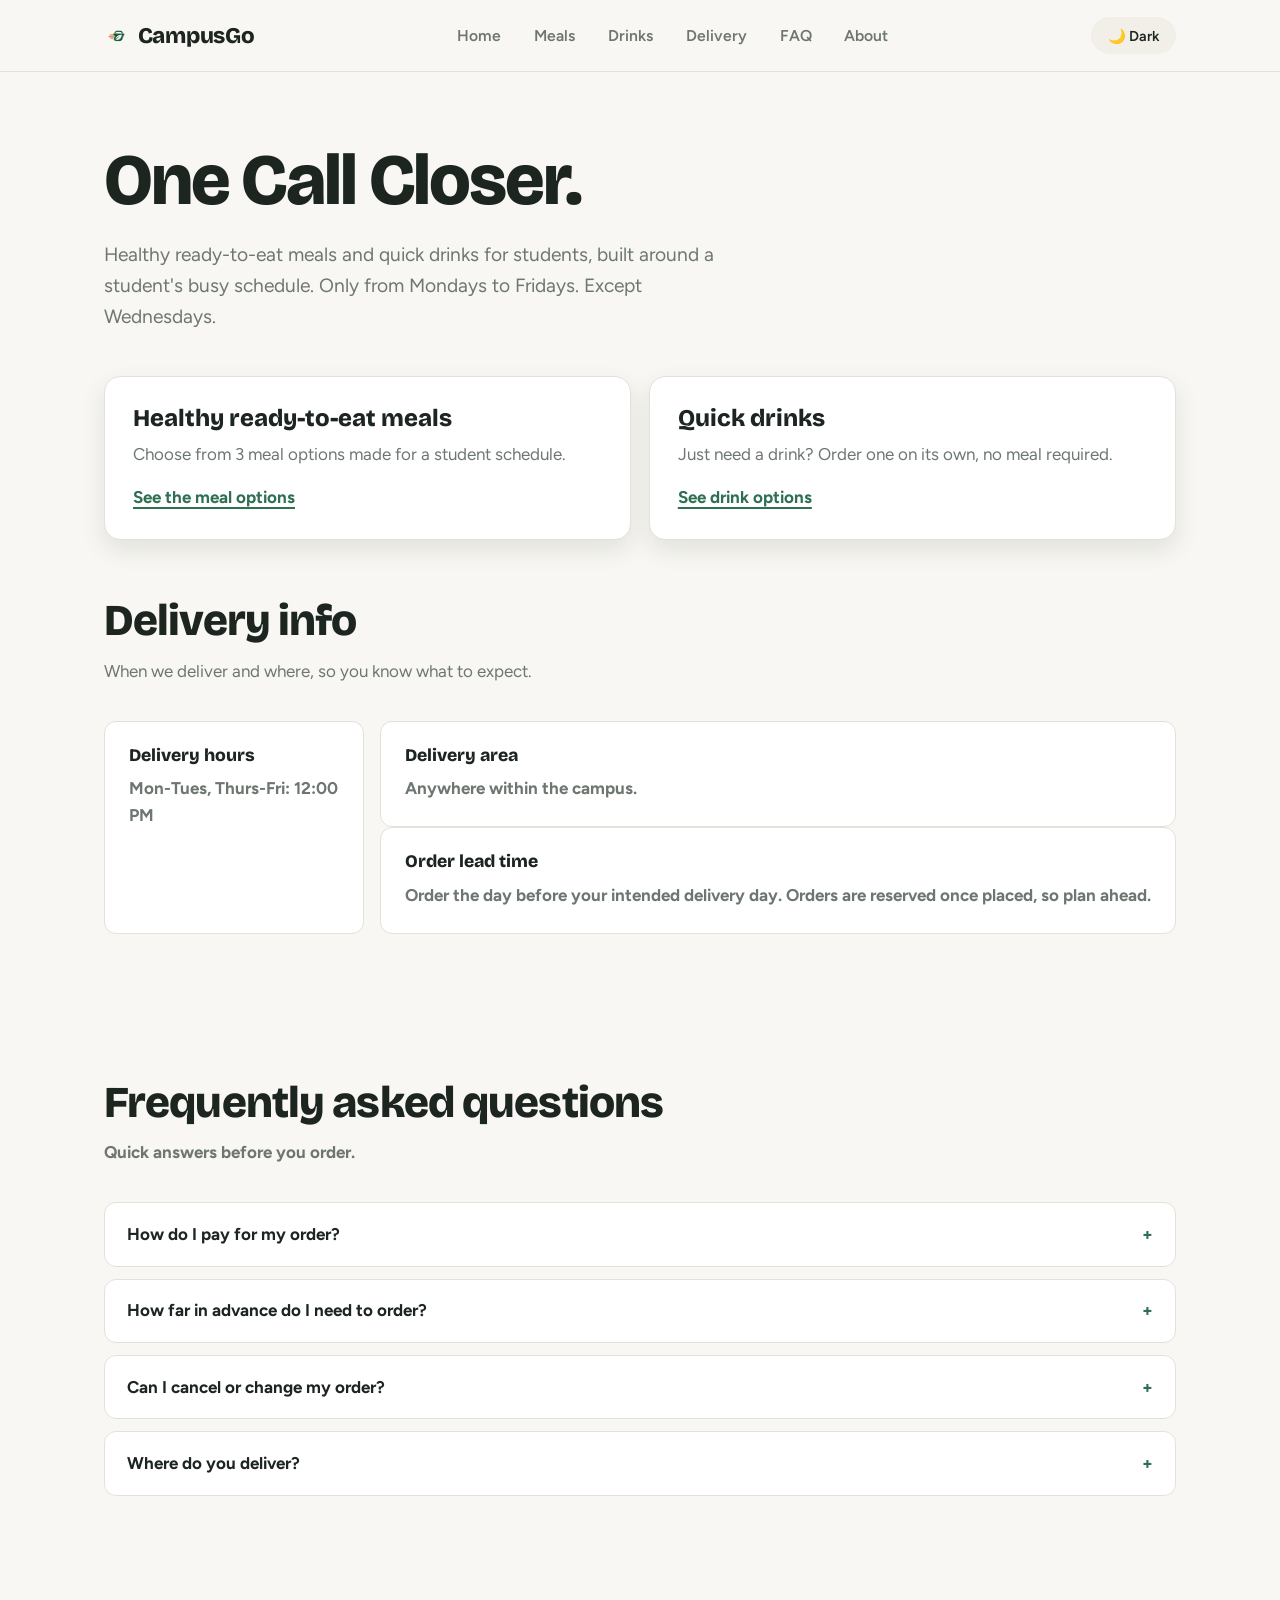
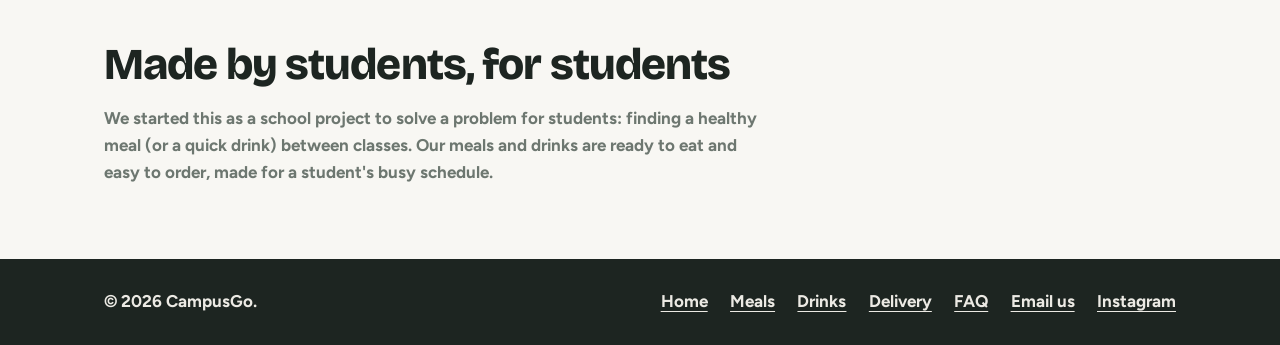
==== index.html @ 8cab72c5 "Update index.html" ====
<!DOCTYPE html>
<html lang="en">
<head>
  <meta charset="UTF-8">
  <meta name="viewport" content="width=device-width, initial-scale=1">
  <title>CampusGo | Home</title>
  <meta name="description" content="CampusGo serves ready-to-eat meals and quick drinks for students.">
  <link rel="icon" type="image/png" sizes="32x32" href="./favicon-32.png">
  <link rel="icon" type="image/png" sizes="192x192" href="./favicon-192.png">
  <link rel="apple-touch-icon" href="./favicon-512.png">

  <link rel="preconnect" href="https://fonts.googleapis.com">
  <link rel="preconnect" href="https://fonts.gstatic.com" crossorigin>
  <link href="https://fonts.googleapis.com/css2?family=Bricolage+Grotesque:opsz,wght@12..96,600;12..96,800&family=Figtree:wght@400;500;700&display=swap" rel="stylesheet">

  <link rel="stylesheet" href="./style.css">

  <script>
    // Apply any saved theme choice immediately, before the page paints,
    // so there's no flash of the wrong theme.
    (function () {
      try {
        var saved = localStorage.getItem('campusgo-theme');
        if (saved === 'dark' || saved === 'light') {
          document.documentElement.setAttribute('data-theme', saved);
        }
      } catch (e) {}
    })();
  </script>
</head> 
<body>
  <a class="skip-link" href="#main">Skip to content</a>
  <header class="site-header">
    <div class="container header-inner">
      <a class="brand" href="index.html#top">
        <img src="./logo-header.png" alt="CampusGo logo" class="brand-logo">
        CampusGo
      </a>
      <nav aria-label="Main">
        <ul class="nav-list">
          <li><a href="index.html">Home</a></li>
          <li><a href="meals.html">Meals</a></li>
          <li><a href="drinks.html">Drinks</a></li>
          <li><a href="index.html#delivery">Delivery</a></li>
          <li><a href="index.html#faq">FAQ</a></li>
          <li><a href="index.html#about">About</a></li>
        </ul>
      </nav>
      <button type="button" class="theme-toggle" id="themeToggle" aria-label="Toggle dark mode">🌙 Dark</button>
    </div>
  </header>
  <main id="main">
<section class="hero" id="top">
      <div class="container">
        <h1>One Call Closer.</h1>
        <p class="lead">Healthy ready-to-eat meals and quick drinks for students, built around a student's busy schedule. Only from Mondays to Fridays. Except Wednesdays.</p>

        <div class="tiles">
          <a class="tile tile--meals" href="meals.html">
            <span class="tile-title">Healthy ready-to-eat meals</span>
            <span class="tile-text">Choose from 3 meal options made for a student schedule.</span>
            <span class="tile-link">See the meal options</span>
          </a>
          <a class="tile tile--drinks" href="drinks.html">
            <span class="tile-title">Quick drinks</span>
            <span class="tile-text">Just need a drink? Order one on its own, no meal required.</span>
            <span class="tile-link">See drink options</span>
          </a>
        </div>
      </div>
    </section>

<section class="section section--tight" id="delivery" aria-labelledby="delivery-title">
      <div class="container">
        <div class="section-head">
          <h2 id="delivery-title">Delivery info</h2>
          <p>When we deliver and where, so you know what to expect.</p>
        </div>

        <div class="info-grid">
          <div class="info-card">
            <h3>Delivery hours</h3>            <p><strong>Mon-Tues, Thurs-Fri:
<strong>12:00 PM</p>
          </div>
          <div class="info-card">
            <h3>Delivery area</h3>
            <p>Anywhere within the campus.</p>
          </div>
          <div class="info-card">
            <h3>Order lead time</h3>
            <p>Order the day before your intended delivery day. Orders are reserved once placed, so plan ahead.</p>
          </div>
        </div>
      </div>
    </section>

<section class="section" id="faq" aria-labelledby="faq-title">
      <div class="container">
        <div class="section-head">
          <h2 id="faq-title">Frequently asked questions</h2>
          <p>Quick answers before you order.</p>
        </div>

        <div class="faq-list">
          <details class="faq-item">
            <summary>How do I pay for my order?</summary>
            <p>GCash or PayMaya on delivery, or cash on delivery.</p>
          </details>
          <details class="faq-item">
            <summary>How far in advance do I need to order?</summary>
            <p>Order the day before your intended delivery day.</p>
          </details>
          <details class="faq-item">
            <summary>Can I cancel or change my order?</summary>
            <p>Unfortunately, no — orders are reserved once placed and can't be cancelled.</p>
          </details>
          <details class="faq-item">
            <summary>Where do you deliver?</summary>
            <p>Anywhere within the campus.</p>
          </details>
        </div>
      </div>
    </section>

<section class="section" id="about" aria-labelledby="about-title">
      <div class="container">
        <div class="about">
          <h2 id="about-title">Made by students, for students</h2>
          <!-- EDIT: replace with your own team story -->
          <p>We started this as a school project to solve a problem for students: finding a healthy meal (or a quick drink) between classes. Our meals and drinks are ready to eat and easy to order, made for a student's busy schedule.</p>
        </div>
      </div>
    </section>
  </main>
  <footer class="site-footer">
    <div class="container footer-inner">
      <p>&copy; 2026 CampusGo.</p>
      <ul class="footer-links">
        <li><a href="index.html">Home</a></li>
        <li><a href="meals.html">Meals</a></li>
        <li><a href="drinks.html">Drinks</a></li>
        <li><a href="index.html#delivery">Delivery</a></li>
        <li><a href="index.html#faq">FAQ</a></li>
        <li><a href="mailto:halaman6767@example.com">Email us</a></li>
        <li><a href="https://instagram.com/campusgo.uc" target="_blank" rel="noopener">Instagram</a></li>
      </ul>
    </div>
  </footer>
  <script>
    (function () {
      var root = document.documentElement;
      var btn = document.getElementById('themeToggle');
      var STORAGE_KEY = 'campusgo-theme';

      function systemPrefersDark() {
        return window.matchMedia('(prefers-color-scheme: dark)').matches;
      }

      function currentTheme() {
        var saved = root.getAttribute('data-theme');
        if (saved === 'dark' || saved === 'light') return saved;
        return systemPrefersDark() ? 'dark' : 'light';
      }

      function updateButtonLabel() {
        var isDark = currentTheme() === 'dark';
        btn.textContent = isDark ? '☀️ Light' : '🌙 Dark';
        btn.setAttribute('aria-pressed', String(isDark));
      }

      function setTheme(theme) {
        root.setAttribute('data-theme', theme);
        try { localStorage.setItem(STORAGE_KEY, theme); } catch (e) {}
        updateButtonLabel();
      }

      btn.addEventListener('click', function () {
        setTheme(currentTheme() === 'dark' ? 'light' : 'dark');
      });

      updateButtonLabel();
    })();
  </script>

  
<!-- CAMPUSGO TEMPORARY CLOSURE SCREEN -->
<div id="closure-screen" class="closure-screen" style="display: none;">
    <div class="closure-card">
        <div class="closure-icon">🥡</div>

        <h1>CampusGo Is Taking a Break!</h1>

        <p class="closure-message">
            We're sorry, but we're not accepting orders right now.
            We may be temporarily out of stock or preparing for our next
            ordering schedule.
        </p>

        <div class="closure-date">
            <span>📅</span>
            <div>
                <strong>PLEASE CHECK BACK ON</strong>
                <p id="reopen-date">October 24, 2026 </p>
            </div>
        </div>

        <p class="closure-thanks">
            Thank you for your patience and support! 💚
        </p>
    </div>
</div>

<style>
    .closure-screen {
        position: fixed;
        inset: 0;
        z-index: 99999;
        display: flex;
        justify-content: center;
        align-items: center;
        overflow-y: auto;
        padding: 20px;
        box-sizing: border-box;
        background: #f1f8e9;
        font-family: Arial, sans-serif;
    }

    .closure-card {
        width: 100%;
        max-width: 520px;
        padding: 35px 25px;
        box-sizing: border-box;
        text-align: center;
        background: white;
        border-radius: 22px;
        border-top: 8px solid #2e7d32;
        box-shadow: 0 10px 35px rgba(0, 0, 0, 0.12);
    }

    .closure-icon {
        font-size: 65px;
        margin-bottom: 15px;
    }

    .closure-card h1 {
        margin: 0 0 18px;
        color: #1b5e20;
        font-size: clamp(25px, 5vw, 34px);
    }

    .closure-message {
        color: #555;
        font-size: 16px;
        line-height: 1.8;
    }

    .closure-date {
        display: flex;
        align-items: center;
        justify-content: center;
        gap: 14px;
        margin: 25px 0;
        padding: 18px 12px;
        background: #e8f5e9;
        border-radius: 12px;
        color: #1b5e20;
    }

    .closure-date > span {
        font-size: 30px;
    }

    .closure-date strong {
        font-size: 12px;
        letter-spacing: 1px;
    }

    .closure-date p {
        margin: 8px 0 0;
        font-size: 20px;
        font-weight: bold;
    }

    .closure-thanks {
        margin-bottom: 0;
        color: #388e3c;
        font-size: 14px;
        line-height: 1.6;
    }

    @media (max-width: 480px) {
        .closure-card {
            padding: 28px 18px;
        }
    }
</style>

<script>
    // CHANGE THIS TO true WHEN CAMPUSGO IS CLOSED
    const CAMPUSGO_CLOSED = false;

    // Update this date whenever your reopening schedule changes
    const CAMPUSGO_REOPEN_DATE = "October 24, 2026 for Monday Orders!";

    document.getElementById("reopen-date").textContent =
        CAMPUSGO_REOPEN_DATE;

    if (CAMPUSGO_CLOSED) {
        document.getElementById("closure-screen").style.display = "flex";

        // Hide the website behind the closure screen
        document.body.style.overflow = "hidden";
    }
</script>

  
</body>
</html>
---- style.css ----
/* =========================================================
   Student meals + drinks site
   Layout: flexbox only.
   Palette: warm neutral base, green used sparingly as an accent.
   Color tokens (light + dark) live in the blocks below.
   ========================================================= */

/* ---------- Color tokens: light (default) ---------- */

:root {
  color-scheme: light;

  --bg: #f8f7f3;               /* warm paper background */
  --text: #1d2521;             /* near-black ink */
  --text-muted: #6d7770;
  --line: #e3e1da;             /* hairline borders */
  --surface: #ffffff;
  --surface-alt: #f1efe8;      /* section tint, neutral (no green) */

  --green: #2f6f52;            /* the one accent color */
  --green-deep: #234f3c;
  --green-soft: #e8f0ea;       /* light green tint, used sparingly */

  --clay: #c07a4e;             /* second accent, used once on a card */
  --slate: #5c7290;            /* third accent, used once on a card */

  --focus: #2f6f52;
  --shadow-color: rgba(29, 37, 33, 0.10);

  --tray-bg: #1d2521;
  --inverse-bg: #1d2521;
  --inverse-text: #f8f7f3;
  --footer-bg: #1d2521;
  --footer-text: #eceae4;

  /* Form boxes stay light in both modes so embedded Jotforms look right */
  --form-bg: #ffffff;
  --form-text: #1d2521;
  --form-border: #dedcd4;

  --radius: 16px;
  --radius-sm: 12px;

  --font-display: "Bricolage Grotesque", "Trebuchet MS", system-ui, sans-serif;
  --font-body: "Figtree", system-ui, -apple-system, "Segoe UI", Roboto, sans-serif;
}

/* ---------- Color tokens: dark ----------
   Applies when the visitor's device is set to dark mode,
   unless they picked light with the toggle button. */

@media (prefers-color-scheme: dark) {
  :root:not([data-theme="light"]) {
    color-scheme: dark;

    --bg: #14201b;
    --text: #eaeee9;
    --text-muted: #9fada4;
    --line: #2b352f;
    --surface: #1a2620;
    --surface-alt: #1c2822;

    --green: #6fc89a;
    --green-deep: #4ba277;
    --green-soft: #1e3b2c;

    --clay: #d99568;
    --slate: #85a0c2;

    --focus: #6fc89a;
    --shadow-color: rgba(0, 0, 0, 0.4);

    --tray-bg: #0d1512;
    --inverse-bg: #eaeee9;
    --inverse-text: #14201b;
    --footer-bg: #0d1512;
    --footer-text: #dfe6e1;

    --form-bg: #f5f6f3;
    --form-text: #1d2521;
    --form-border: #3a463f;
  }
}

/* Dark mode picked with the toggle button */
:root[data-theme="dark"] {
  color-scheme: dark;

  --bg: #14201b;
  --text: #eaeee9;
  --text-muted: #9fada4;
  --line: #2b352f;
  --surface: #1a2620;
  --surface-alt: #1c2822;

  --green: #6fc89a;
  --green-deep: #4ba277;
  --green-soft: #1e3b2c;

  --clay: #d99568;
  --slate: #85a0c2;

  --focus: #6fc89a;
  --shadow-color: rgba(0, 0, 0, 0.4);

  --tray-bg: #0d1512;
  --inverse-bg: #eaeee9;
  --inverse-text: #14201b;
  --footer-bg: #0d1512;
  --footer-text: #dfe6e1;

  --form-bg: #f5f6f3;
  --form-text: #1d2521;
  --form-border: #3a463f;
}

/* ---------- Base ---------- */

#notavail{
   font-color: red;
}

*,
*::before,
*::after {
  box-sizing: border-box;
}

html {
  scroll-behavior: smooth;
  scroll-padding-top: 5.5rem;
}

body {
  margin: 0;
  font-family: var(--font-body);
  font-size: 1.0625rem;
  line-height: 1.6;
  color: var(--text);
  background: var(--bg);
  transition: background-color 0.2s, color 0.2s;
}

h1,
h2,
h3,
h4 {
  font-family: var(--font-display);
  line-height: 1.12;
  margin: 0;
  color: var(--text);
}

p {
  margin: 0;
}

ul,
ol {
  margin: 0;
  padding: 0;
  list-style: none;
}

a {
  color: inherit;
}

img {
  max-width: 100%;
  display: block;
}

:focus-visible {
  outline: 3px solid var(--focus);
  outline-offset: 3px;
}

@media (prefers-reduced-motion: reduce) {
  html {
    scroll-behavior: auto;
  }
  * {
    transition: none !important;
  }
}

.container {
  width: 100%;
  max-width: 1120px;
  margin-inline: auto;
  padding-inline: 1.5rem;
}

/* Any section people jump to via a menu link gets breathing room
   above it, so the sticky header never covers the heading -
   generous on purpose since the header can wrap to two lines. */
section[id] {
  scroll-margin-top: 6.5rem;
}

.skip-link {
  position: absolute;
  left: 1rem;
  top: -4rem;
  z-index: 100;
  padding: 0.6rem 1rem;
  background: var(--inverse-bg);
  color: var(--inverse-text);
  border-radius: 8px;
}

.skip-link:focus {
  top: 1rem;
}

/* ---------- Header ---------- */

.site-header {
  position: sticky;
  top: 0;
  z-index: 10;
  background: var(--bg);
  border-bottom: 1.5px solid var(--line);
}

.header-inner {
  display: flex;
  flex-wrap: wrap;
  align-items: center;
  justify-content: space-between;
  gap: 0.6rem 1.5rem;
  padding-block: 1rem;
}

.brand {
  display: inline-flex;
  align-items: center;
  gap: 0.5rem;
  font-family: var(--font-display);
  font-weight: 800;
  font-size: 1.4rem;
  letter-spacing: -0.01em;
  color: var(--text);
  text-decoration: none;
}

.brand-logo {
  width: 1.6rem;
  height: 1.6rem;
  display: block;
}

.nav-list {
  display: flex;
  flex-wrap: wrap;
  align-items: center;
  gap: 0.35rem 0.35rem;
}

.nav-list a {
  display: inline-block;
  padding: 0.45rem 0.85rem;
  font-weight: 600;
  font-size: 0.98rem;
  text-decoration: none;
  color: var(--text-muted);
  border-radius: 999px;
  transition: background-color 0.15s, color 0.15s;
}

.nav-list a:hover {
  background: var(--green-soft);
  color: var(--green);
}

.theme-toggle {
  padding: 0.45rem 1rem;
  font: 600 0.9rem/1.4 var(--font-body);
  color: var(--text);
  background: var(--surface-alt);
  border: 1.5px solid transparent;
  border-radius: 999px;
  cursor: pointer;
  transition: border-color 0.15s, transform 0.12s;
  white-space: nowrap;
}

.theme-toggle:hover {
  border-color: var(--green);
  color: var(--green);
}

.theme-toggle:active {
  transform: scale(0.97);
}

/* ---------- Buttons ---------- */

.btn {
  display: inline-flex;
  align-items: center;
  justify-content: center;
  gap: 0.4rem;
  padding: 0.75rem 1.4rem;
  font: 700 1rem/1.2 var(--font-body);
  text-decoration: none;
  color: var(--inverse-text);
  background: var(--green);
  border: none;
  border-radius: 999px;
  box-shadow: 0 8px 18px var(--shadow-color);
  cursor: pointer;
  transition: transform 0.15s ease, box-shadow 0.15s ease, background-color 0.15s ease;
}

.btn:hover {
  background: var(--green-deep);
  transform: translateY(-2px);
  box-shadow: 0 12px 24px var(--shadow-color);
}

.btn:active {
  transform: translateY(0);
  box-shadow: 0 4px 10px var(--shadow-color);
}

.btn--light {
  color: var(--text);
  background: var(--surface);
  border: 1.5px solid var(--line);
  box-shadow: none;
}

.btn--light:hover {
  color: var(--green);
  background: var(--surface);
  border-color: var(--green);
}

/* ---------- Hero ---------- */

.hero {
  padding-block: 4.5rem 3.5rem;
}

.hero h1 {
  max-width: 18ch;
  font-weight: 800;
  font-size: clamp(2.5rem, 6.5vw, 4.5rem);
  letter-spacing: -0.03em;
  line-height: 1.02;
}

.lead {
  max-width: 52ch;
  margin-top: 1.4rem;
  font-size: 1.2rem;
  color: var(--text-muted);
}

.tiles {
  display: flex;
  flex-wrap: wrap;
  gap: 1.1rem;
  margin-top: 2.75rem;
}

.tile {
  flex: 1 1 280px;
  display: flex;
  flex-direction: column;
  gap: 0.5rem;
  padding: 1.75rem;
  text-decoration: none;
  background: var(--surface);
  border: 1.5px solid var(--line);
  border-radius: var(--radius);
  box-shadow: 0 10px 24px var(--shadow-color);
  transition: transform 0.15s ease, box-shadow 0.15s ease, border-color 0.15s ease;
}

.tile:hover {
  transform: translateY(-4px);
  box-shadow: 0 16px 32px var(--shadow-color);
  border-color: var(--green);
}

.tile-title {
  font-family: var(--font-display);
  font-weight: 800;
  font-size: 1.5rem;
  line-height: 1.15;
}

.tile-text {
  color: var(--text-muted);
}

.tile-link {
  margin-top: 0.5rem;
  font-weight: 700;
  color: var(--green);
  text-decoration: underline;
  text-underline-offset: 4px;
  text-decoration-thickness: 2px;
}

/* ---------- Sections ---------- */

.section {
  padding-block: 4.5rem;
}

.section--tight {
  padding-top: 0;
}

.section-head {
  display: flex;
  flex-direction: column;
  gap: 0.75rem;
  max-width: 60ch;
  margin-bottom: 2.25rem;
}

.section-head h2,
.about h2 {
  font-weight: 800;
  font-size: clamp(1.85rem, 4.2vw, 2.75rem);
  letter-spacing: -0.02em;
}

.section-head p {
  color: var(--text-muted);
}

.subhead {
  margin-block: 3rem 1.1rem;
  font-weight: 800;
  font-size: 1.55rem;
}

/* ---------- Meal cards ----------
   White cards with a thin colored top edge. Only the first
   option uses the green accent - the other two use a warm clay
   and a soft slate so green doesn't take over the page. */

.tray {
  display: flex;
  flex-wrap: wrap;
  justify-content: center;
  gap: 1rem;
}

.slot {
  flex: 1 1 220px;
  max-width: 320px;
  min-width: 0;
  display: flex;
  flex-direction: column;
  gap: 1.5rem;
  min-height: 20rem;
  padding: 1.85rem;
  background: var(--surface);
  border: 1.5px solid var(--line);
  border-top: 4px solid var(--green);
  border-radius: var(--radius);
  box-shadow: 0 6px 18px var(--shadow-color);
}

.slot--mango {
  border-top-color: var(--clay);
}

.slot--tomato {
  border-top-color: var(--slate);
}

.slot h4 {
  font-weight: 800;
  font-size: 1.6rem;
}

/* Image placeholder box - swap for a real <img> when photos are ready */
.meal-image {
  aspect-ratio: 1 / 1;
  display: flex;
  align-items: center;
  justify-content: center;
  background: var(--surface-alt);
  border: 2px dashed var(--line);
  border-radius: var(--radius-sm);
  color: var(--text-muted);
  font-size: 0.85rem;
  font-weight: 600;
}

.meal-image img {
  width: 100%;
  height: 100%;
  object-fit: cover;
  border-radius: var(--radius-sm);
}

.optional-tag {
  font-weight: 500;
  font-size: 0.65em;
  color: var(--text-muted);
}

.subhead--first {
  margin-top: 0;
}

.details {
  display: flex;
  flex-direction: column;
  gap: 1.25rem;
  margin: 0;
}

.detail {
  display: flex;
  flex-direction: column;
  gap: 0.3rem;
}

.detail dt {
  font-weight: 700;
  font-size: 0.8rem;
  text-transform: uppercase;
  letter-spacing: 0.06em;
  color: var(--text-muted);
}

.fill {
  min-height: 2.4rem;
  margin: 0;
  padding-block: 0.25rem;
  font-weight: 600;
  border-bottom: 2px dashed var(--line);
}

.slot .btn {
  margin-top: auto;
  align-self: flex-start;
}

/* ---------- Forms (Jotform slots) ---------- */

.form-slot {
  color: var(--form-text);
  background: var(--form-bg);
  border: 1.5px solid var(--form-border);
  border-radius: var(--radius);
  padding: 0.75rem;
  box-shadow: 0 8px 20px var(--shadow-color);
  height: 680px;
  overflow-y: auto;
}

.form-slot iframe {
  display: block;
  width: 100%;
  min-height: 340px;
  border: 0;
}

.form-placeholder {
  display: flex;
  flex-direction: column;
  align-items: center;
  justify-content: center;
  gap: 0.35rem;
  min-height: 8rem;
  padding: 1.5rem;
  text-align: center;
  color: var(--form-text);
  border: 2px dashed var(--form-border);
  border-radius: var(--radius-sm);
}

.placeholder-title {
  font-family: var(--font-display);
  font-weight: 800;
  font-size: 1.3rem;
}

/* ---------- About ---------- */

.about {
  display: flex;
  flex-direction: column;
  gap: 1rem;
  max-width: 60ch;
}

.about p {
  color: var(--text-muted);
}

/* ---------- Delivery info ---------- */

.info-grid {
  display: flex;
  flex-wrap: wrap;
  gap: 1rem;
}

.info-card {
  flex: 1 1 220px;
  padding: 1.5rem;
  background: var(--surface);
  border: 1.5px solid var(--line);
  border-radius: var(--radius-sm);
}

.info-card h3 {
  font-weight: 800;
  font-size: 1.1rem;
  margin-bottom: 0.6rem;
}

.info-card p {
  color: var(--text-muted);
}

.info-card p + p {
  margin-top: 0.3rem;
}

/* ---------- FAQ ---------- */

.faq-list {
  display: flex;
  flex-direction: column;
  gap: 0.75rem;
}

.faq-item {
  padding: 1.1rem 1.4rem;
  background: var(--surface);
  border: 1.5px solid var(--line);
  border-radius: var(--radius-sm);
}

.faq-item summary {
  cursor: pointer;
  font-weight: 700;
  list-style: none;
}

.faq-item summary::-webkit-details-marker {
  display: none;
}

.faq-item summary::after {
  content: "+";
  float: right;
  font-weight: 800;
  color: var(--green);
}

.faq-item[open] summary::after {
  content: "–";
}

.faq-item p {
  margin-top: 0.75rem;
  color: var(--text-muted);
}

/* ---------- Footer ---------- */

.site-footer {
  color: var(--footer-text);
  background: var(--footer-bg);
}

.footer-inner {
  display: flex;
  flex-wrap: wrap;
  align-items: center;
  justify-content: space-between;
  gap: 1rem 2rem;
  padding-block: 1.85rem;
}

.footer-links {
  display: flex;
  flex-wrap: wrap;
  gap: 0.5rem 1.4rem;
}

.footer-links a {
  text-underline-offset: 4px;
  transition: color 0.15s;
}

.footer-links a:hover {
  color: var(--green);
}

.site-footer :focus-visible {
  outline-color: var(--green);
}

/* ---------- Small screens ---------- */

@media (max-width: 800px) {
  section[id] {
    scroll-margin-top: 9.5rem;
  }

  .hero {
    padding-block: 2.75rem 2.25rem;
  }

  .section {
    padding-block: 3rem;
  }

  /* Meal/drink option cards go full-width and a bit taller on mobile
     so they feel substantial rather than shrinking to fit their content. */
  .slot {
    flex: none;
    width: 100%;
    max-width: none;
    min-height: 22rem;
  }

  .nav-list {
    width: 100%;
    justify-content: flex-start;
  }
}
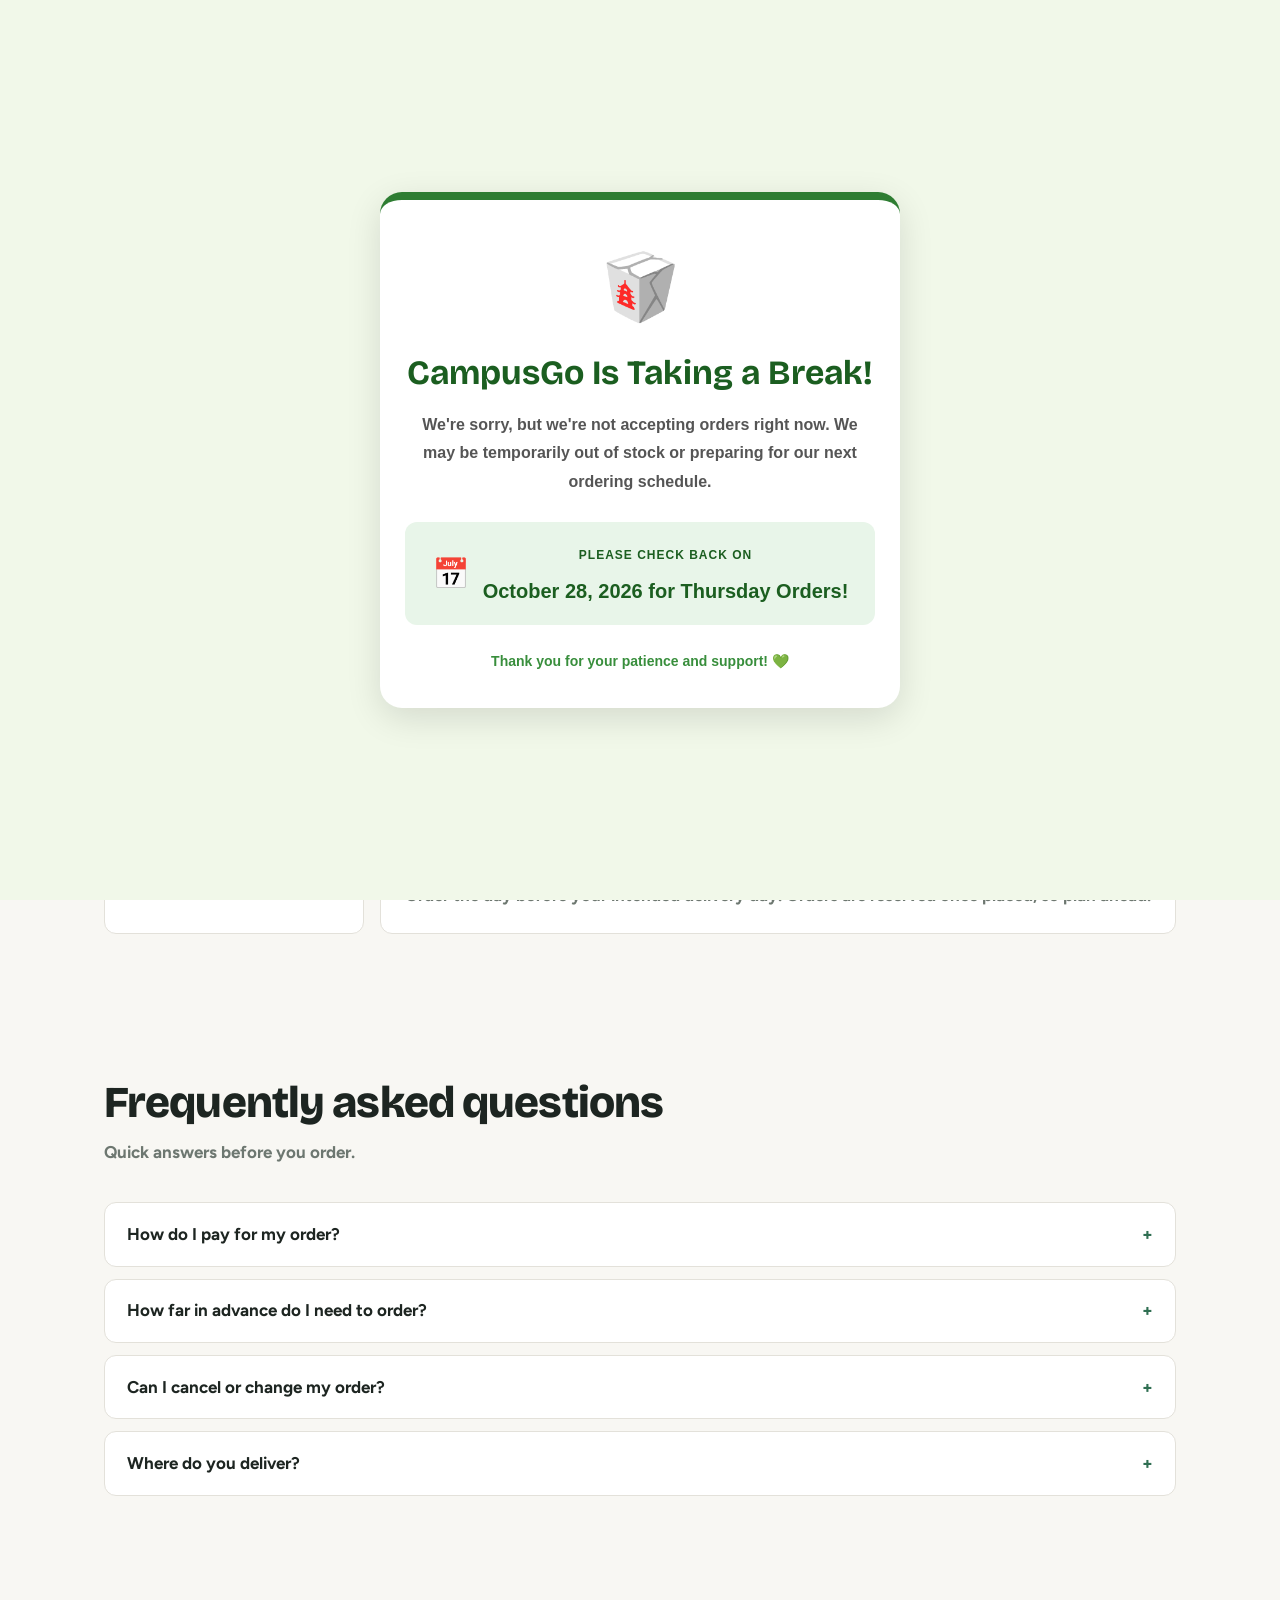
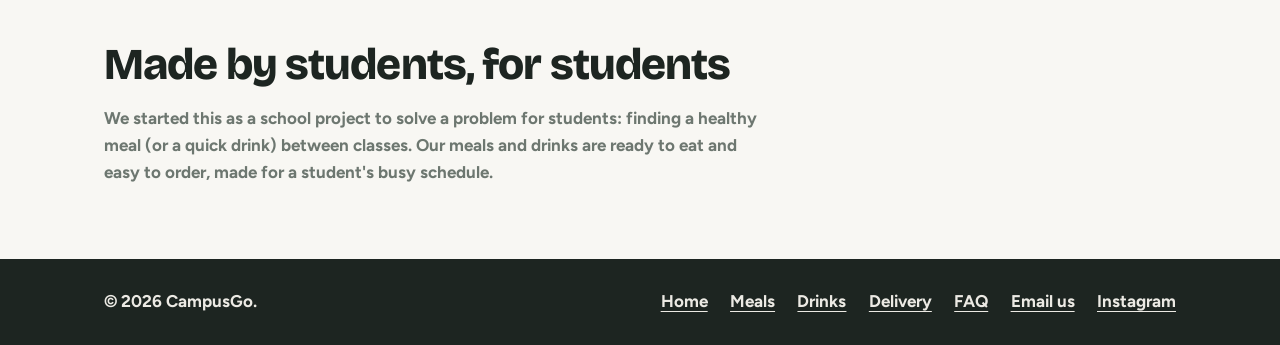
==== commit 5fb4d0b5: "Update index.html" ====
--- a/index.html
+++ b/index.html
@@ -200,7 +200,7 @@
             <span>📅</span>
             <div>
                 <strong>PLEASE CHECK BACK ON</strong>
-                <p id="reopen-date">October 24, 2026 </p>
+                <p id="reopen-date">October 28, 2026 </p>
             </div>
         </div>
 
@@ -297,10 +297,10 @@
 
 <script>
     // CHANGE THIS TO true WHEN CAMPUSGO IS CLOSED
-    const CAMPUSGO_CLOSED = false;
+    const CAMPUSGO_CLOSED = true;
 
     // Update this date whenever your reopening schedule changes
-    const CAMPUSGO_REOPEN_DATE = "October 24, 2026 for Monday Orders!";
+    const CAMPUSGO_REOPEN_DATE = "October 28, 2026 for Thursday Orders!";
 
     document.getElementById("reopen-date").textContent =
         CAMPUSGO_REOPEN_DATE;
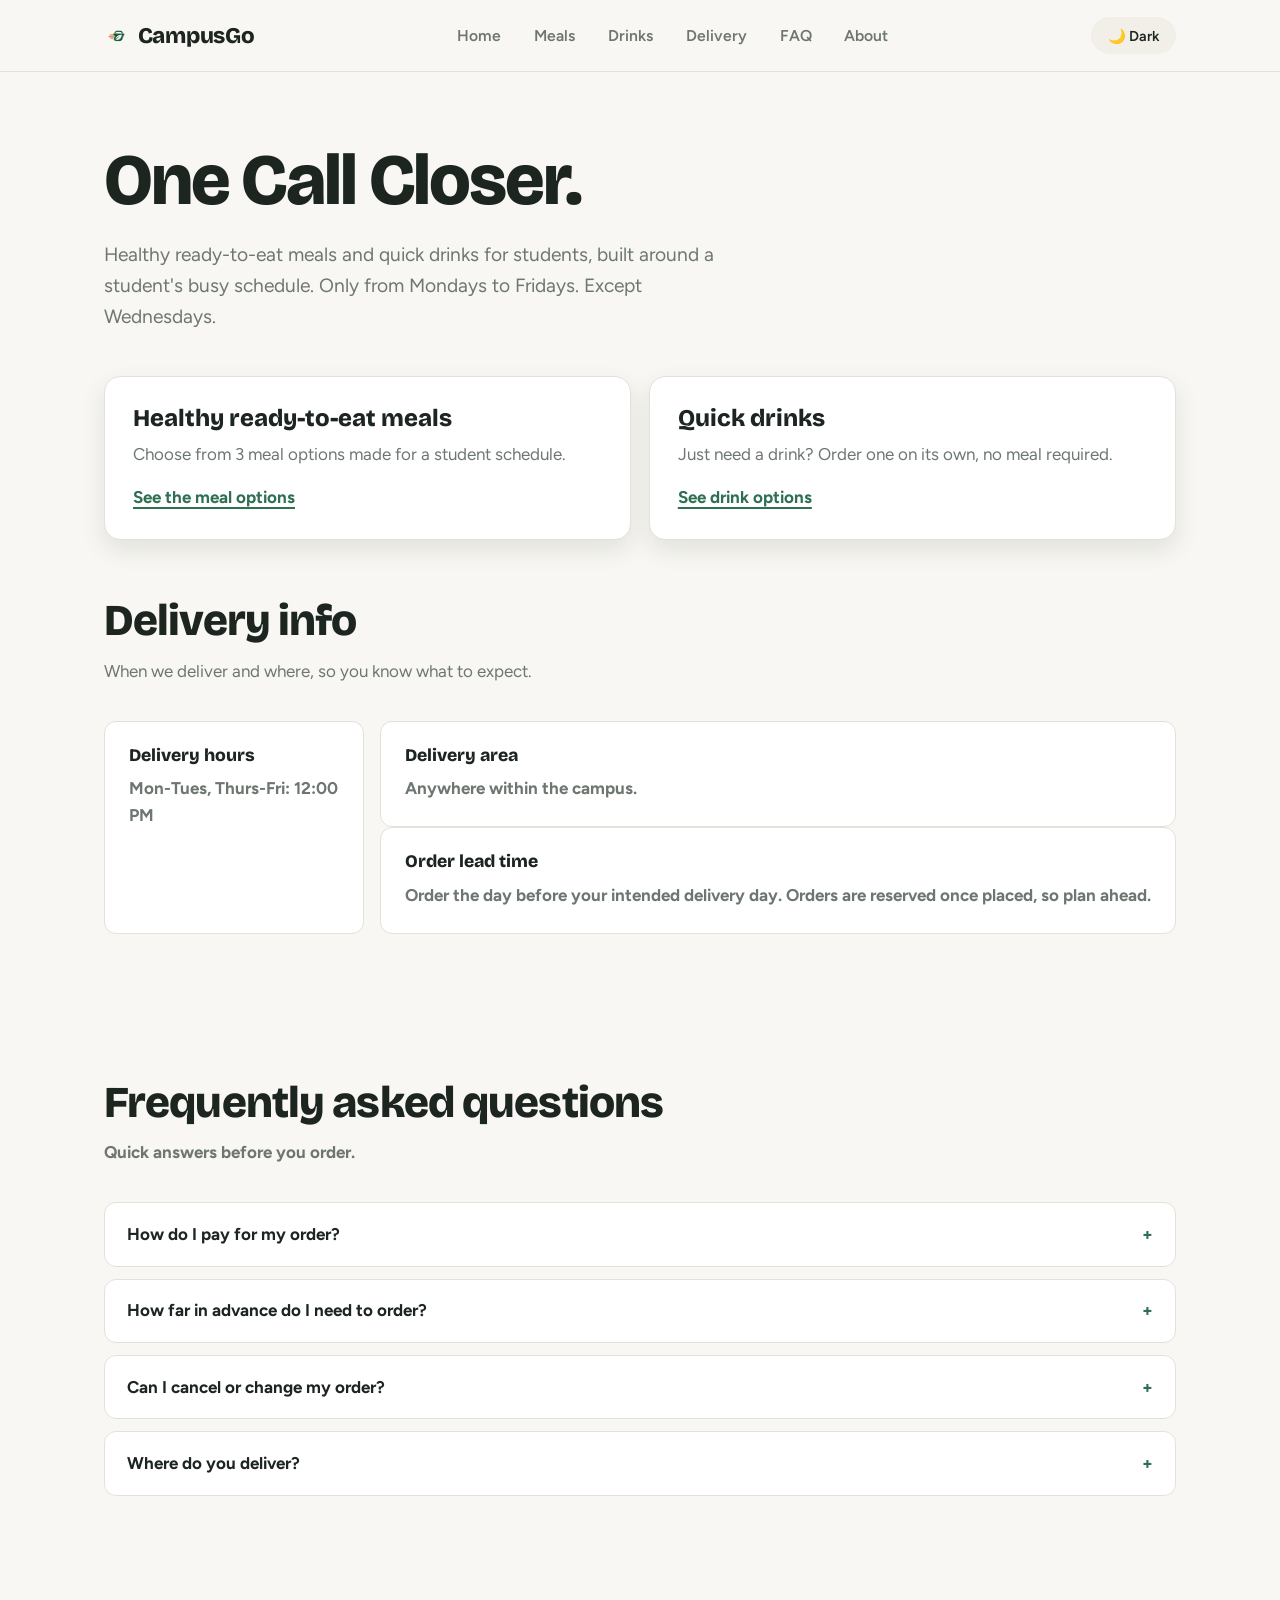
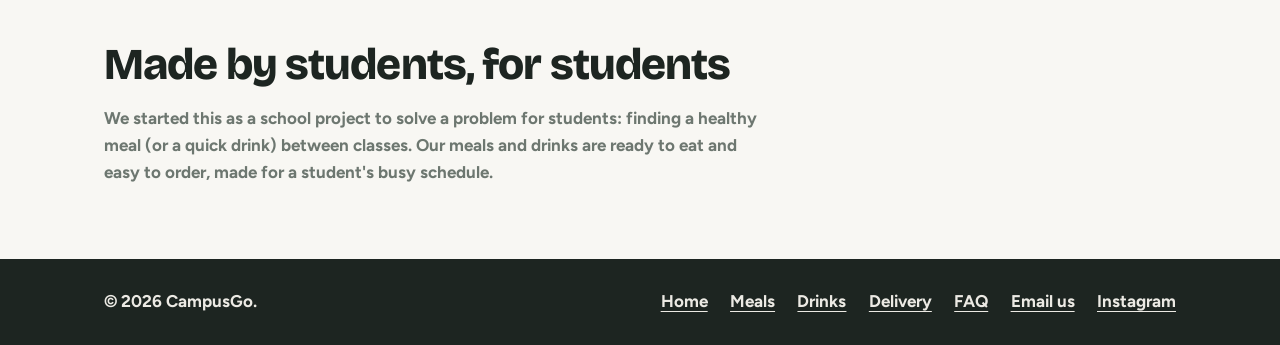
==== commit ebc742b5: "Update index.html" ====
--- a/index.html
+++ b/index.html
@@ -297,7 +297,7 @@
 
 <script>
     // CHANGE THIS TO true WHEN CAMPUSGO IS CLOSED
-    const CAMPUSGO_CLOSED = true;
+    const CAMPUSGO_CLOSED = false;
 
     // Update this date whenever your reopening schedule changes
     const CAMPUSGO_REOPEN_DATE = "October 28, 2026 for Thursday Orders!";
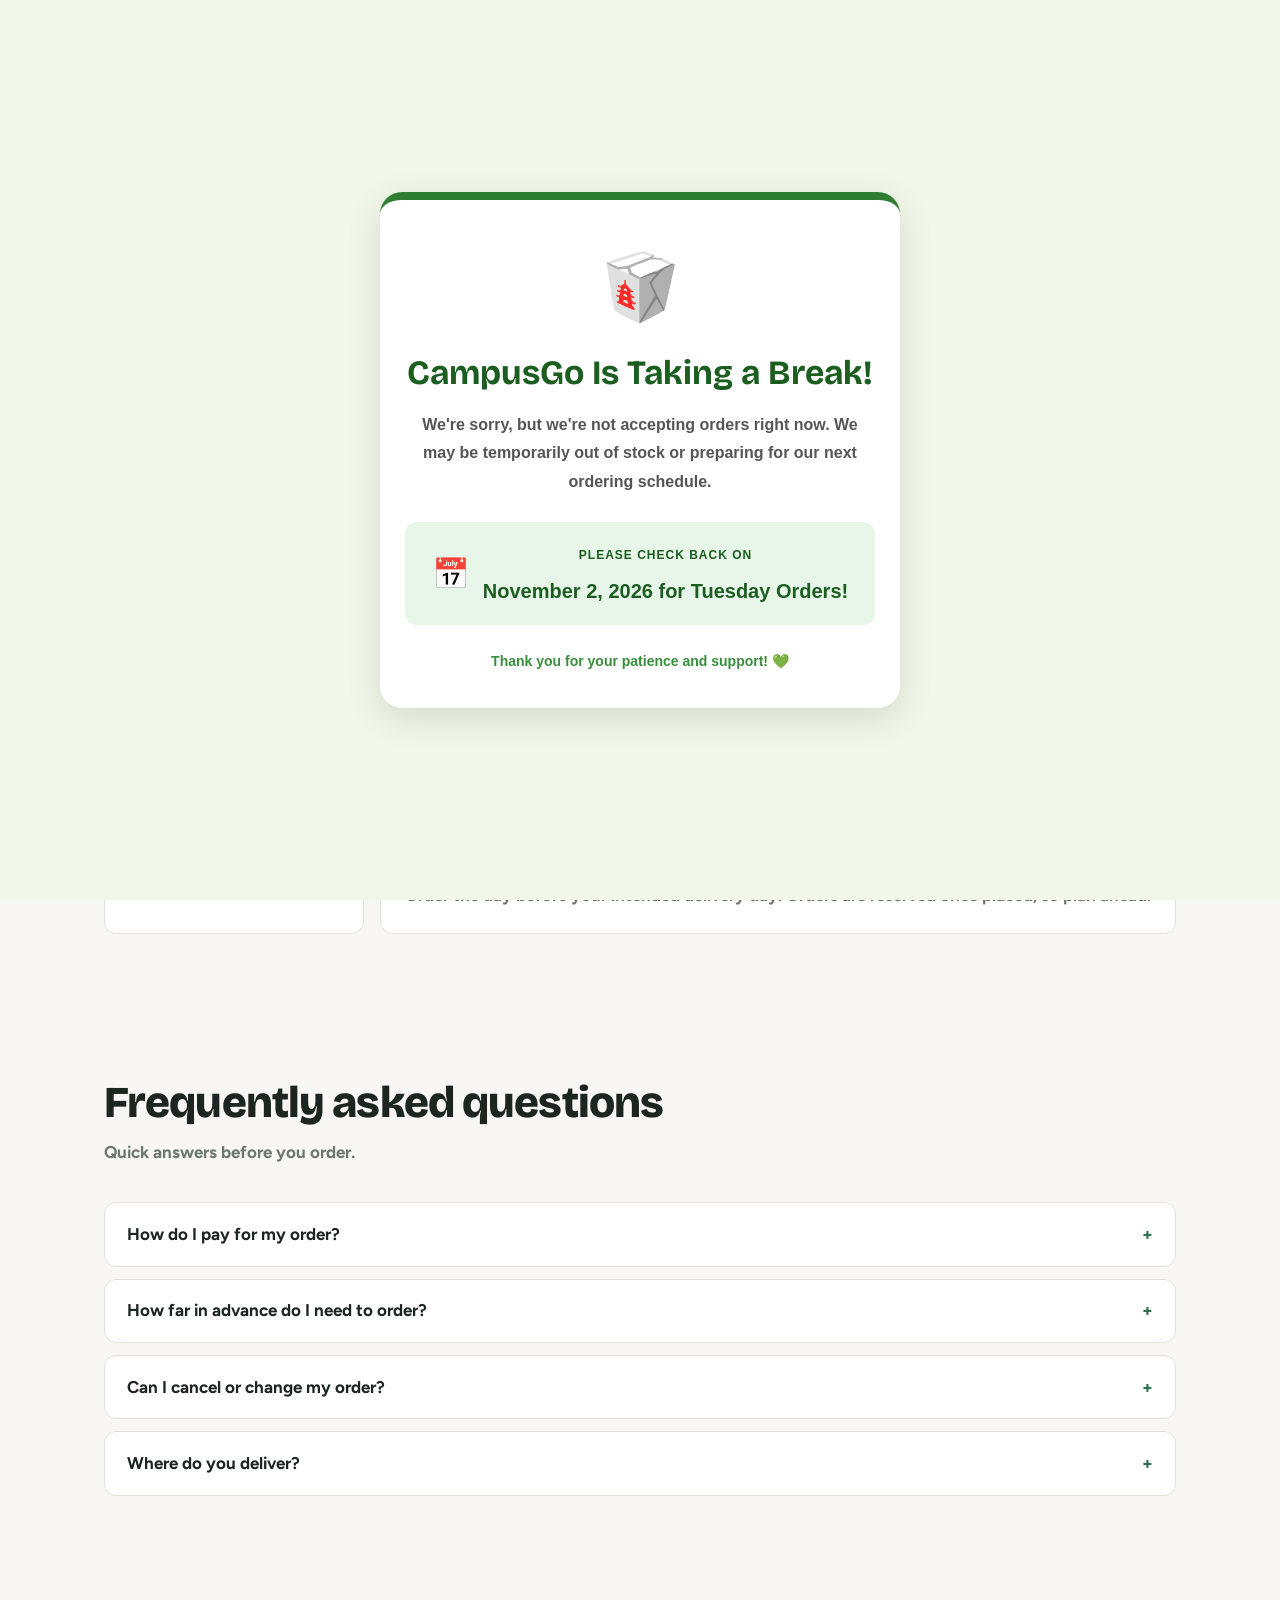
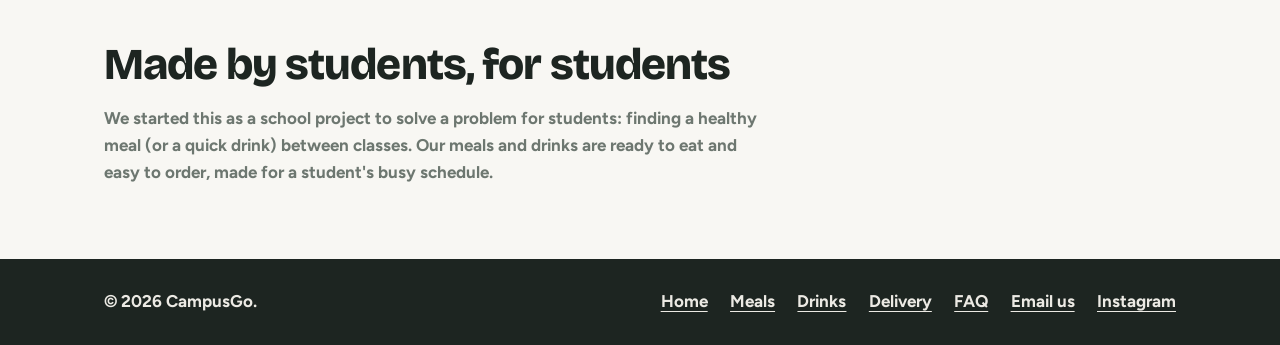
==== commit 0da20280: "Update index.html" ====
--- a/index.html
+++ b/index.html
@@ -297,10 +297,10 @@
 
 <script>
     // CHANGE THIS TO true WHEN CAMPUSGO IS CLOSED
-    const CAMPUSGO_CLOSED = false;
+    const CAMPUSGO_CLOSED = true;
 
     // Update this date whenever your reopening schedule changes
-    const CAMPUSGO_REOPEN_DATE = "October 28, 2026 for Thursday Orders!";
+    const CAMPUSGO_REOPEN_DATE = "November 2, 2026 for Tuesday Orders!";
 
     document.getElementById("reopen-date").textContent =
         CAMPUSGO_REOPEN_DATE;
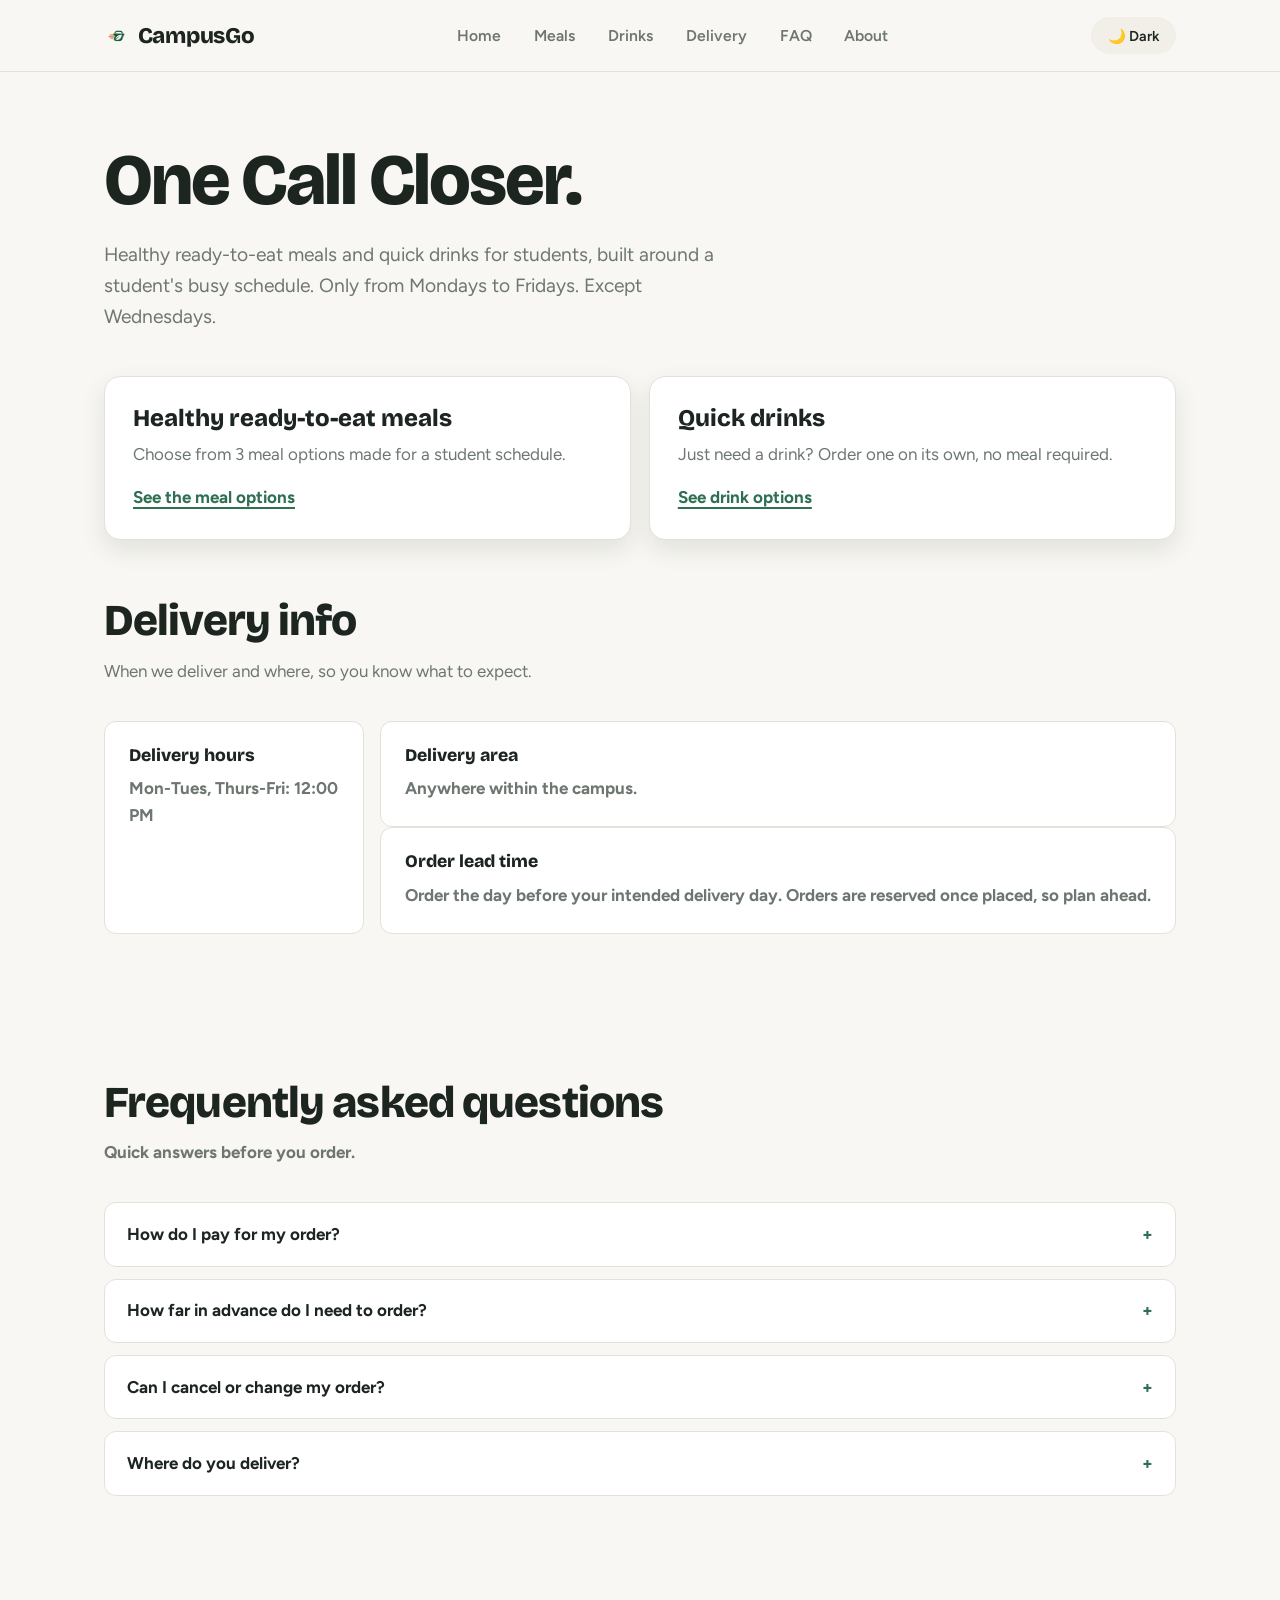
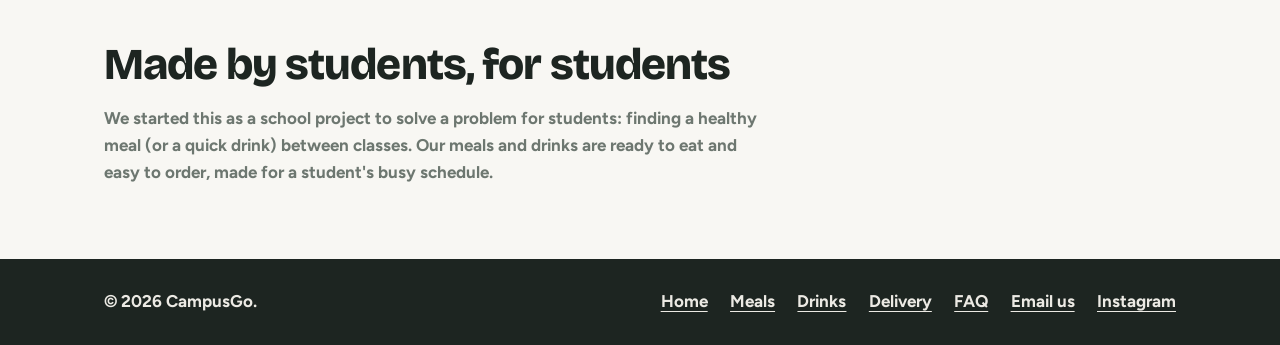
==== commit 1faca181: "Update index.html" ====
--- a/index.html
+++ b/index.html
@@ -297,7 +297,7 @@
 
 <script>
     // CHANGE THIS TO true WHEN CAMPUSGO IS CLOSED
-    const CAMPUSGO_CLOSED = true;
+    const CAMPUSGO_CLOSED = false;
 
     // Update this date whenever your reopening schedule changes
     const CAMPUSGO_REOPEN_DATE = "November 2, 2026 for Tuesday Orders!";
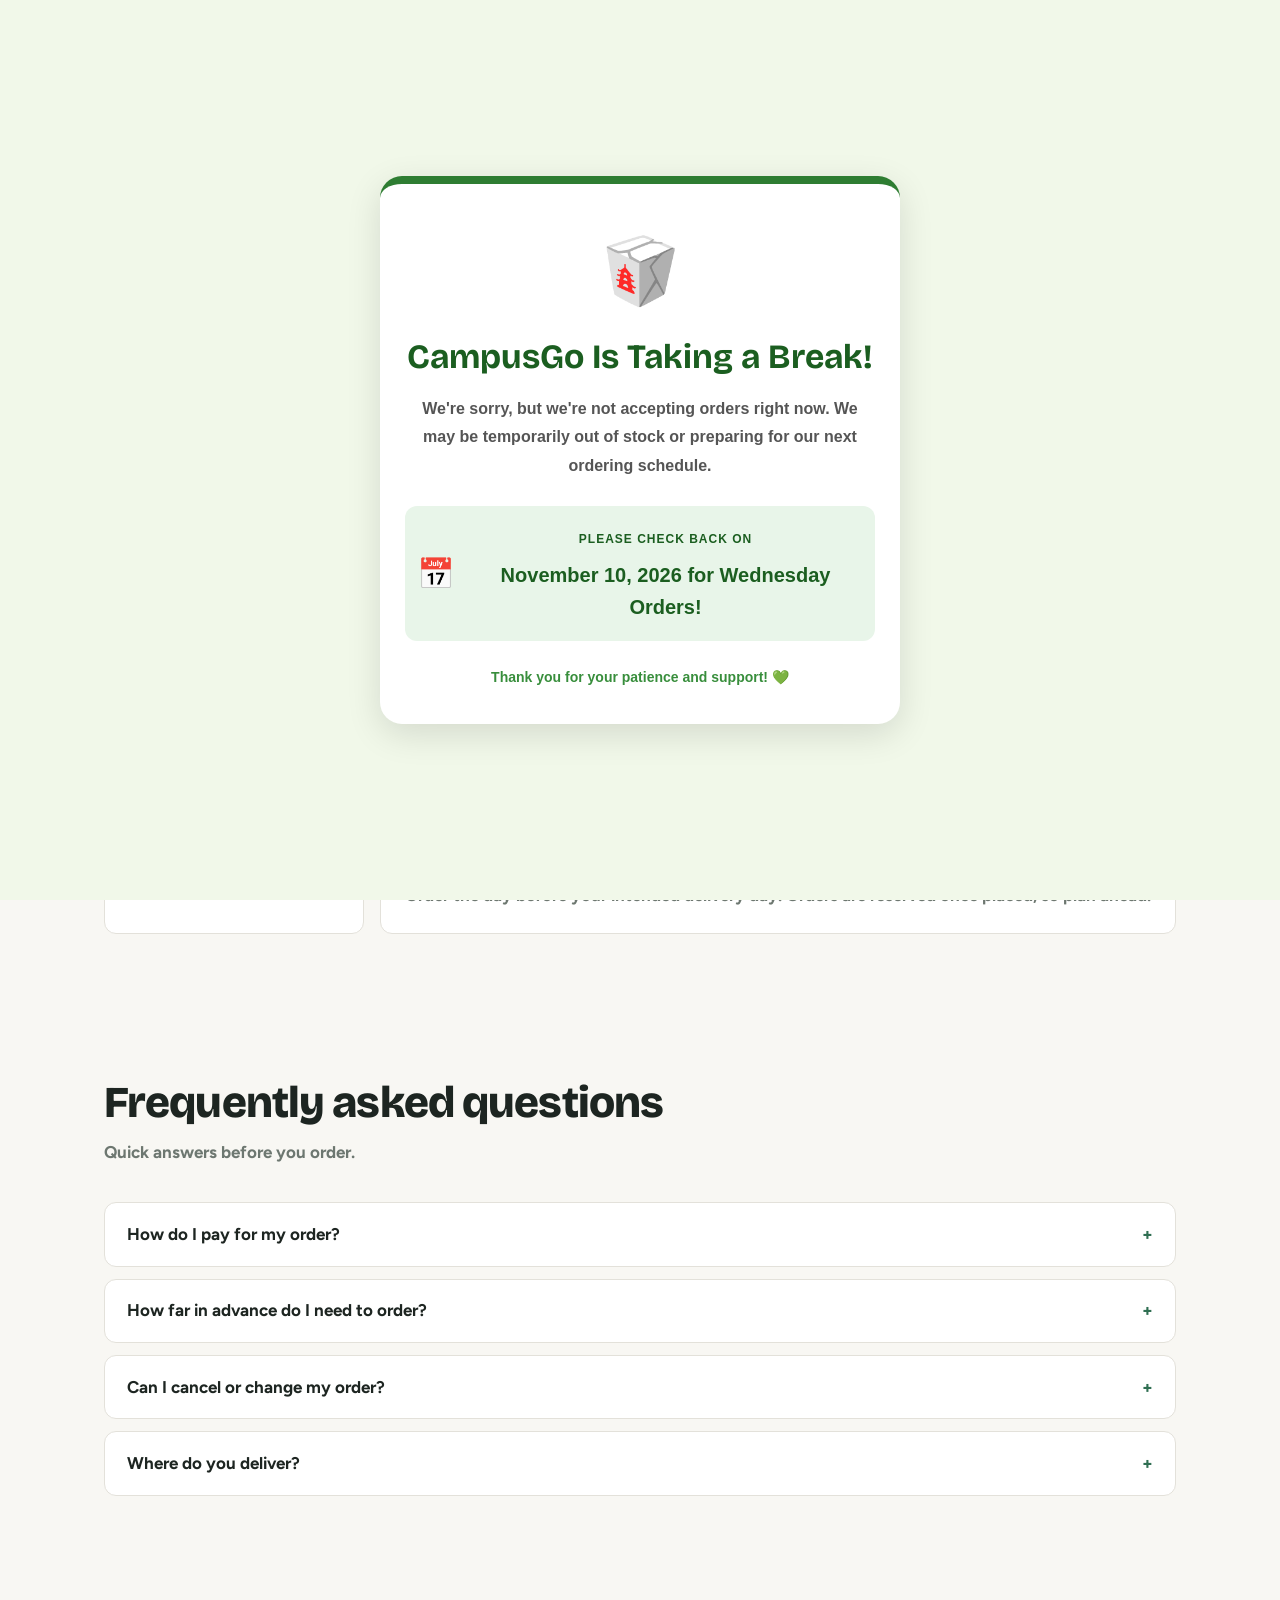
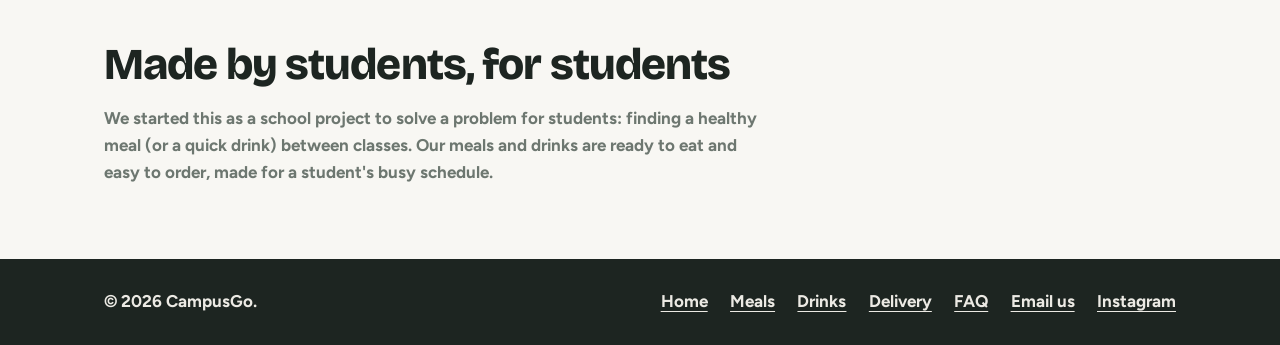
==== commit 53acf7e6: "Update index.html" ====
--- a/index.html
+++ b/index.html
@@ -297,10 +297,10 @@
 
 <script>
     // CHANGE THIS TO true WHEN CAMPUSGO IS CLOSED
-    const CAMPUSGO_CLOSED = false;
+    const CAMPUSGO_CLOSED = true;
 
     // Update this date whenever your reopening schedule changes
-    const CAMPUSGO_REOPEN_DATE = "November 2, 2026 for Tuesday Orders!";
+    const CAMPUSGO_REOPEN_DATE = "November 10, 2026 for Wednesday Orders!";
 
     document.getElementById("reopen-date").textContent =
         CAMPUSGO_REOPEN_DATE;
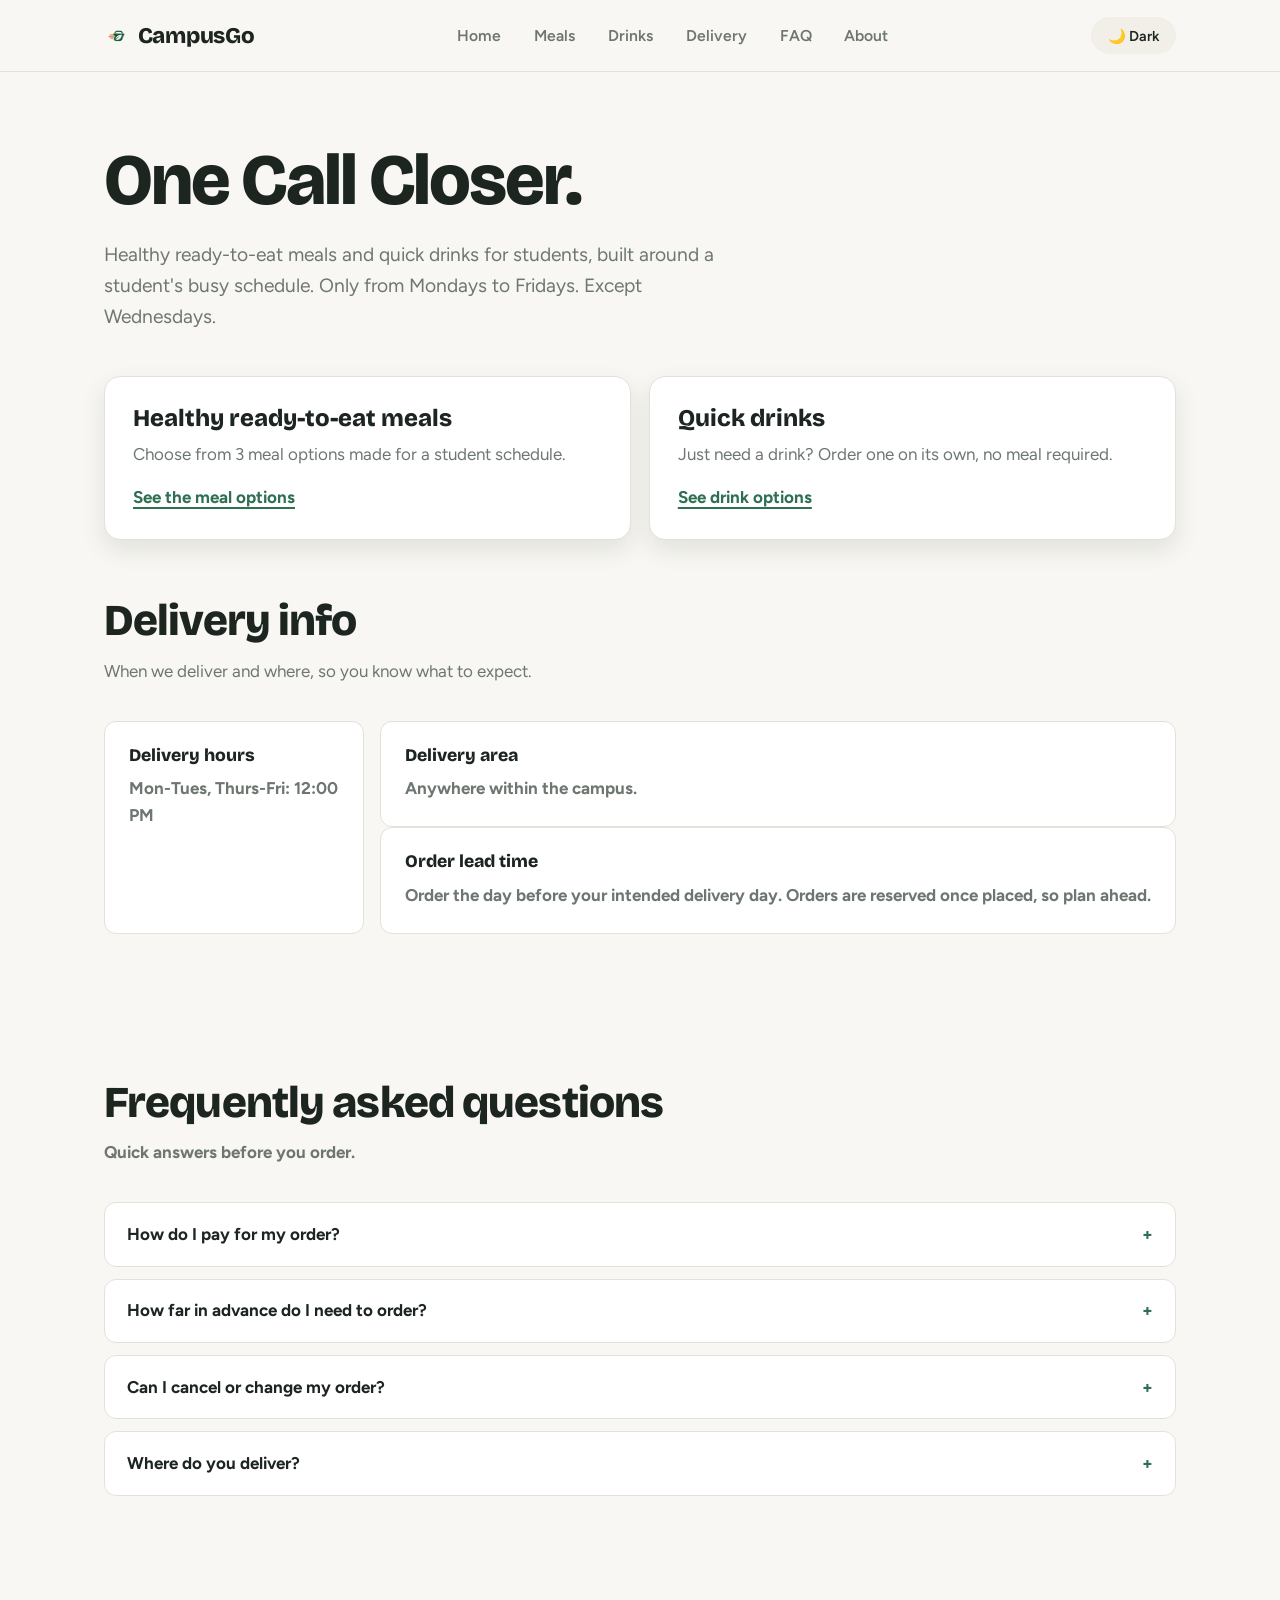
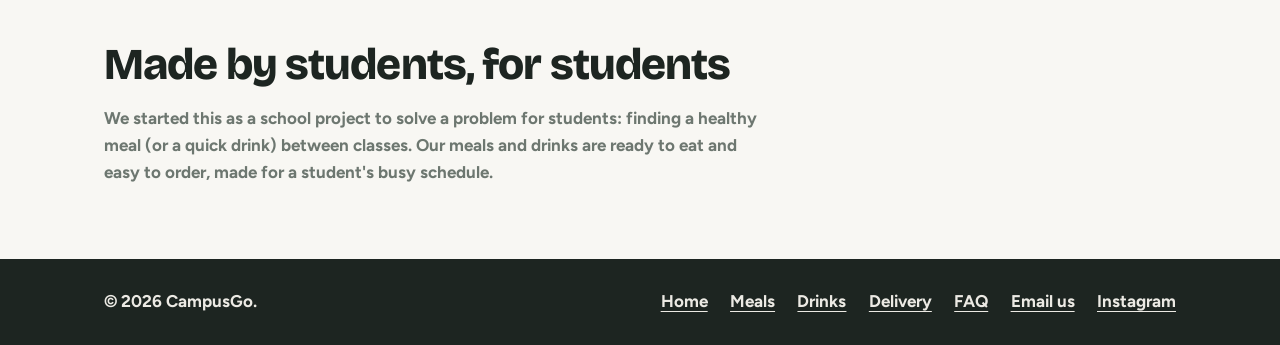
==== commit a097dbd0: "Update index.html" ====
--- a/index.html
+++ b/index.html
@@ -297,7 +297,7 @@
 
 <script>
     // CHANGE THIS TO true WHEN CAMPUSGO IS CLOSED
-    const CAMPUSGO_CLOSED = true;
+    const CAMPUSGO_CLOSED = false;
 
     // Update this date whenever your reopening schedule changes
     const CAMPUSGO_REOPEN_DATE = "November 10, 2026 for Wednesday Orders!";
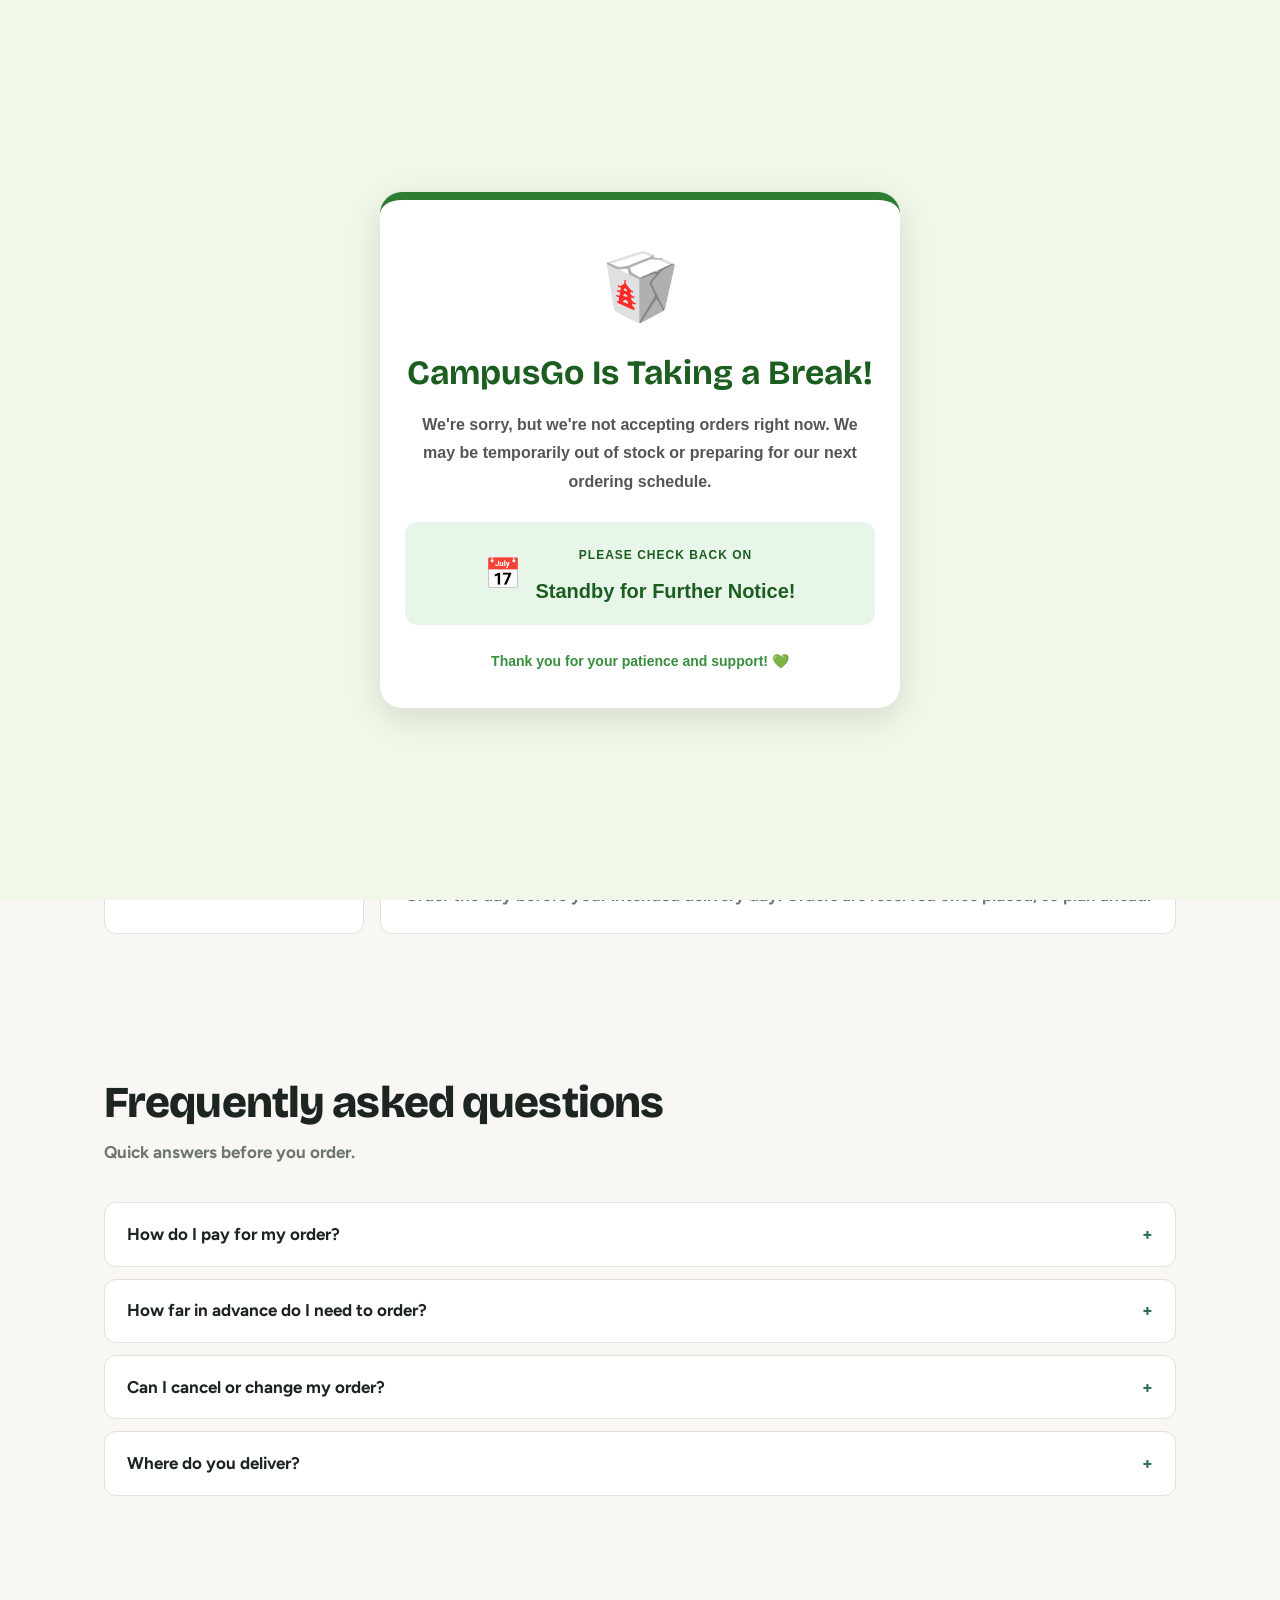
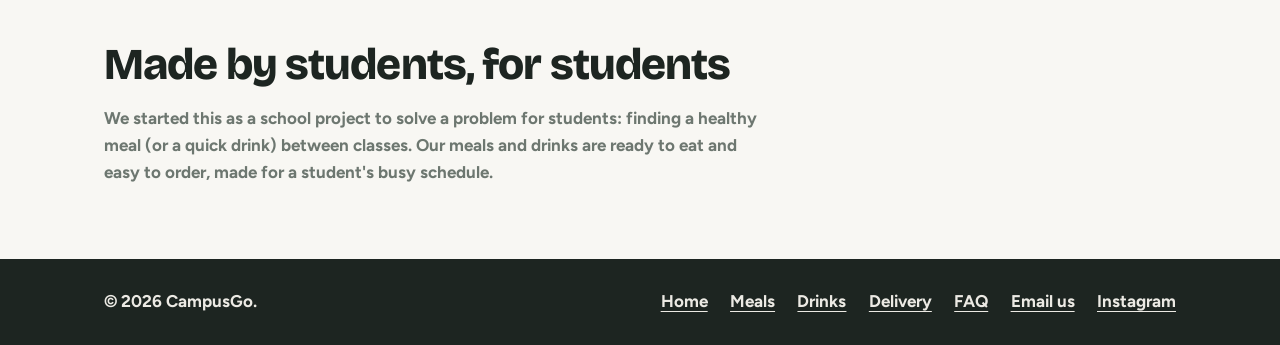
==== commit be00df20: "Update index.html" ====
--- a/index.html
+++ b/index.html
@@ -297,10 +297,10 @@
 
 <script>
     // CHANGE THIS TO true WHEN CAMPUSGO IS CLOSED
-    const CAMPUSGO_CLOSED = false;
+    const CAMPUSGO_CLOSED = true;
 
     // Update this date whenever your reopening schedule changes
-    const CAMPUSGO_REOPEN_DATE = "November 10, 2026 for Wednesday Orders!";
+    const CAMPUSGO_REOPEN_DATE = "Standby for Further Notice!";
 
     document.getElementById("reopen-date").textContent =
         CAMPUSGO_REOPEN_DATE;
